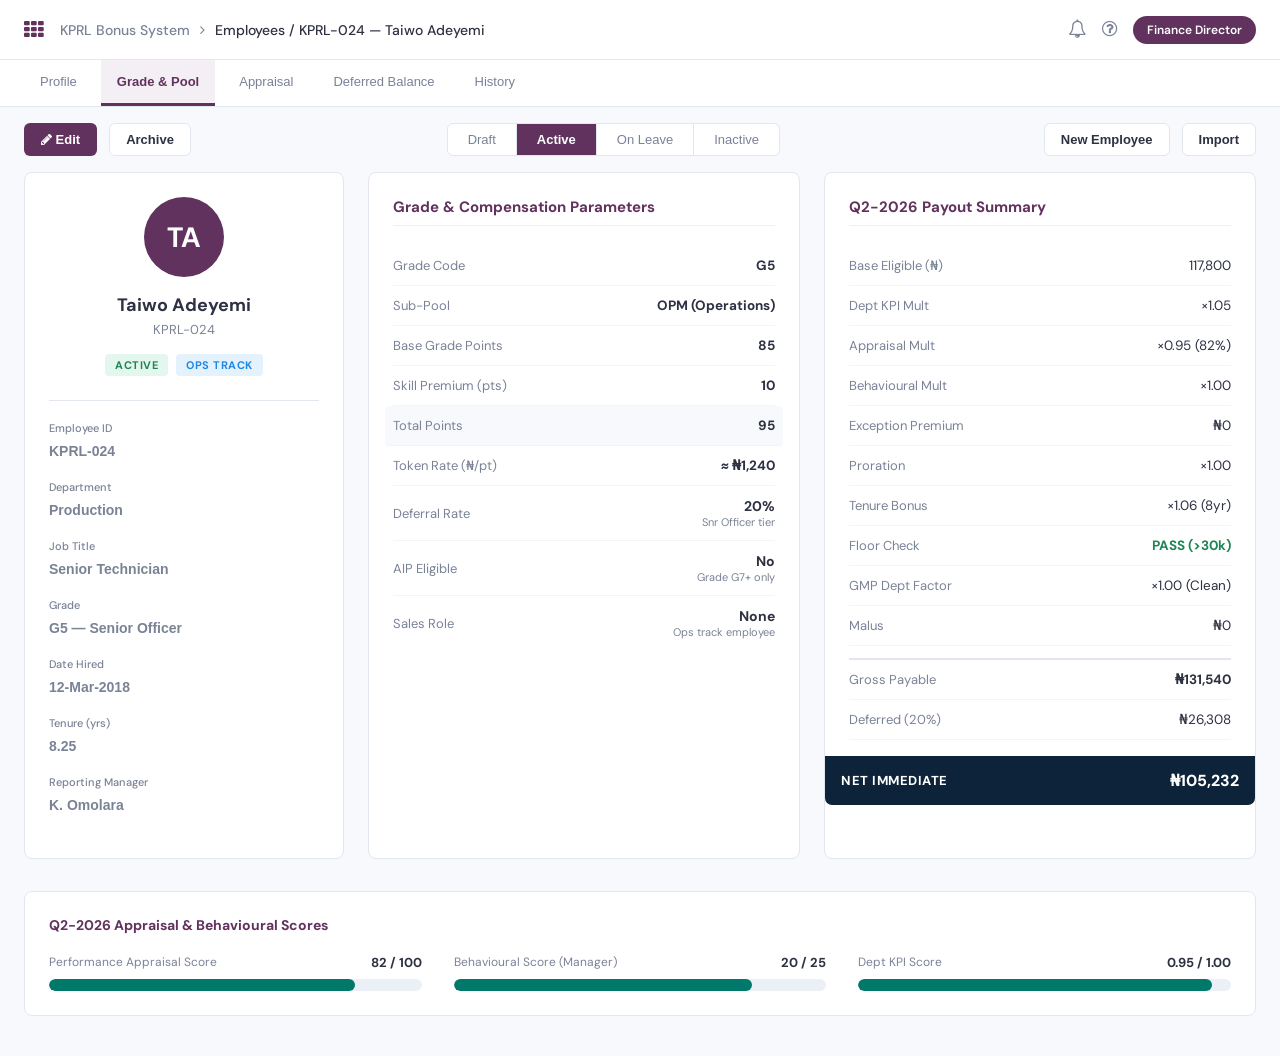
==== single-components/employee-master/index.html @ 2c426d28 "feat(paramas): add parameters configuration page and associated styles/scripts - Created params-conf" ====
<!DOCTYPE html>
<html lang="en">
<head>
    <meta charset="UTF-8">
    <meta name="viewport" content="width=device-width, initial-scale=1.0">
    <title>KPRL Bonus System - Employee Master</title>
    <link href="https://fonts.googleapis.com/css2?family=DM+Sans:wght@300;400;500;600;700;800&display=swap" rel="stylesheet">
    <link rel="stylesheet" href="https://cdnjs.cloudflare.com/ajax/libs/font-awesome/4.7.0/css/font-awesome.min.css">
    <link rel="stylesheet" href="css/employee-master.css">
</head>
<body class="kprl-body">

    <header class="kprl-header">
        <div class="kprl-brand-group">
            <div class="kprl-grid-icon"><i class="fa fa-th"></i></div>
            <span class="kprl-nav-breadcrumbs">
                <span class="kprl-muted">KPRL Bonus System</span>
                <i class="fa fa-angle-right kprl-crumb-sep"></i>
                Employees / KPRL-024 — Taiwo Adeyemi
            </span>
        </div>
        <div class="kprl-user-actions">
            <button class="kprl-icon-btn"><i class="fa fa-bell-o"></i></button>
            <button class="kprl-icon-btn"><i class="fa fa-question-circle-o"></i></button>
            <div class="kprl-role-badge">Finance Director</div>
        </div>
    </header>

    <nav class="kprl-sub-nav">
        <div class="kprl-tabs">
            <button class="kprl-tab-item">Profile</button>
            <button class="kprl-tab-item kprl-active-tab">Grade & Pool</button>
            <button class="kprl-tab-item">Appraisal</button>
            <button class="kprl-tab-item">Deferred Balance</button>
            <button class="kprl-tab-item">History</button>
        </div>
    </nav>

    <section class="kprl-action-bar">
        <div class="kprl-left-actions">
            <button class="kprl-btn kprl-btn-primary"><i class="fa fa-pencil"></i> Edit</button>
            <button class="kprl-btn kprl-btn-secondary">Archive</button>
        </div>
        <div class="kprl-status-filters">
            <button class="kprl-filter-item">Draft</button>
            <button class="kprl-filter-item kprl-active-filter">Active</button>
            <button class="kprl-filter-item">On Leave</button>
            <button class="kprl-filter-item">Inactive</button>
        </div>
        <div class="kprl-right-actions">
            <button class="kprl-btn kprl-btn-outline">New Employee</button>
            <button class="kprl-btn kprl-btn-outline">Import</button>
        </div>
    </section>

    <main class="kprl-dashboard-grid">

        <div class="kprl-card kprl-profile-card">
            <div class="kprl-avatar-wrapper">
                <div class="kprl-avatar">TA</div>
            </div>
            <h2 class="kprl-employee-name">Taiwo Adeyemi</h2>
            <div class="kprl-employee-code">KPRL-024</div>

            <div class="kprl-badge-row">
                <span class="kprl-status-pill kprl-pill-green">ACTIVE</span>
                <span class="kprl-status-pill kprl-pill-blue">OPS TRACK</span>
            </div>

            <hr class="kprl-divider">

            <div class="kprl-info-group">
                <label class="kprl-info-label">Employee ID</label>
                <input type="text" class="kprl-info-value-input" value="KPRL-024" readonly>
            </div>
            <div class="kprl-info-group">
                <label class="kprl-info-label">Department</label>
                <input type="text" class="kprl-info-value-input" value="Production" readonly>
            </div>
            <div class="kprl-info-group">
                <label class="kprl-info-label">Job Title</label>
                <input type="text" class="kprl-info-value-input" value="Senior Technician" readonly>
            </div>
            <div class="kprl-info-group">
                <label class="kprl-info-label">Grade</label>
                <input type="text" class="kprl-info-value-input" value="G5 — Senior Officer" readonly>
            </div>
            <div class="kprl-info-group">
                <label class="kprl-info-label">Date Hired</label>
                <input type="text" class="kprl-info-value-input" value="12-Mar-2018" readonly>
            </div>
            <div class="kprl-info-group">
                <label class="kprl-info-label">Tenure (yrs)</label>
                <input type="text" class="kprl-info-value-input" value="8.25" readonly>
            </div>
            <div class="kprl-info-group">
                <label class="kprl-info-label">Reporting Manager</label>
                <input type="text" class="kprl-info-value-input" value="K. Omolara" readonly>
            </div>
        </div>

        <div class="kprl-card kprl-param-card">
            <h3 class="kprl-card-title">Grade & Compensation Parameters</h3>
            <div class="kprl-table-row">
                <span class="kprl-table-label">Grade Code</span>
                <span class="kprl-table-value kprl-text-bold">G5</span>
            </div>
            <div class="kprl-table-row">
                <span class="kprl-table-label">Sub-Pool</span>
                <span class="kprl-table-value kprl-text-bold">OPM (Operations)</span>
            </div>
            <div class="kprl-table-row">
                <span class="kprl-table-label">Base Grade Points</span>
                <span class="kprl-table-value kprl-text-bold">85</span>
            </div>
            <div class="kprl-table-row">
                <span class="kprl-table-label">Skill Premium (pts)</span>
                <span class="kprl-table-value kprl-text-bold">10</span>
            </div>
            <div class="kprl-table-row kprl-highlight-row">
                <span class="kprl-table-label">Total Points</span>
                <span class="kprl-table-value kprl-text-bold">95</span>
            </div>
            <div class="kprl-table-row">
                <span class="kprl-table-label">Token Rate (₦/pt)</span>
                <span class="kprl-table-value kprl-text-bold">≈ ₦1,240</span>
            </div>
            <div class="kprl-table-row">
                <span class="kprl-table-label">Deferral Rate</span>
                <span class="kprl-table-value-group">
                    <span class="kprl-text-bold">20%</span>
                    <span class="kprl-sub-note">Snr Officer tier</span>
                </span>
            </div>
            <div class="kprl-table-row">
                <span class="kprl-table-label">AIP Eligible</span>
                <span class="kprl-table-value-group">
                    <span class="kprl-text-bold">No</span>
                    <span class="kprl-sub-note">Grade G7+ only</span>
                </span>
            </div>
            <div class="kprl-table-row">
                <span class="kprl-table-label">Sales Role</span>
                <span class="kprl-table-value-group">
                    <span class="kprl-text-bold">None</span>
                    <span class="kprl-sub-note">Ops track employee</span>
                </span>
            </div>
        </div>

        <div class="kprl-card kprl-payout-card">
            <h3 class="kprl-card-title">Q2-2026 Payout Summary</h3>
            <div class="kprl-table-row">
                <span class="kprl-table-label">Base Eligible (₦)</span>
                <span class="kprl-table-value">117,800</span>
            </div>
            <div class="kprl-table-row">
                <span class="kprl-table-label">Dept KPI Mult</span>
                <span class="kprl-table-value">×1.05</span>
            </div>
            <div class="kprl-table-row">
                <span class="kprl-table-label">Appraisal Mult</span>
                <span class="kprl-table-value">×0.95 (82%)</span>
            </div>
            <div class="kprl-table-row">
                <span class="kprl-table-label">Behavioural Mult</span>
                <span class="kprl-table-value">×1.00</span>
            </div>
            <div class="kprl-table-row">
                <span class="kprl-table-label">Exception Premium</span>
                <span class="kprl-table-value">₦0</span>
            </div>
            <div class="kprl-table-row">
                <span class="kprl-table-label">Proration</span>
                <span class="kprl-table-value">×1.00</span>
            </div>
            <div class="kprl-table-row">
                <span class="kprl-table-label">Tenure Bonus</span>
                <span class="kprl-table-value">×1.06 (8yr)</span>
            </div>
            <div class="kprl-table-row">
                <span class="kprl-table-label">Floor Check</span>
                <span class="kprl-table-value kprl-status-pass">PASS (>30k)</span>
            </div>
            <div class="kprl-table-row">
                <span class="kprl-table-label">GMP Dept Factor</span>
                <span class="kprl-table-value">×1.00 (Clean)</span>
            </div>
            <div class="kprl-table-row">
                <span class="kprl-table-label">Malus</span>
                <span class="kprl-table-value">₦0</span>
            </div>
            <div class="kprl-table-row kprl-summary-row-break">
                <span class="kprl-table-label">Gross Payable</span>
                <span class="kprl-table-value kprl-text-bold">₦131,540</span>
            </div>
            <div class="kprl-table-row">
                <span class="kprl-table-label">Deferred (20%)</span>
                <span class="kprl-table-value">₦26,308</span>
            </div>
            <div class="kprl-table-row kprl-net-immediate-row">
                <span class="kprl-table-label">NET IMMEDIATE</span>
                <span class="kprl-table-value">₦105,232</span>
            </div>
        </div>

        <div class="kprl-card kprl-metrics-card">
            <h3 class="kprl-metrics-title">Q2-2026 Appraisal & Behavioural Scores</h3>
            <div class="kprl-progress-grid">

                <div class="kprl-progress-container">
                    <div class="kprl-progress-labels">
                        <span class="kprl-progress-title">Performance Appraisal Score</span>
                        <span class="kprl-progress-score">82 / 100</span>
                    </div>
                    <div class="kprl-progress-bar-bg">
                        <div class="kprl-progress-bar-fill" style="width:82%;"></div>
                    </div>
                </div>

                <div class="kprl-progress-container">
                    <div class="kprl-progress-labels">
                        <span class="kprl-progress-title">Behavioural Score (Manager)</span>
                        <span class="kprl-progress-score">20 / 25</span>
                    </div>
                    <div class="kprl-progress-bar-bg">
                        <div class="kprl-progress-bar-fill" style="width:80%;"></div>
                    </div>
                </div>

                <div class="kprl-progress-container">
                    <div class="kprl-progress-labels">
                        <span class="kprl-progress-title">Dept KPI Score</span>
                        <span class="kprl-progress-score">0.95 / 1.00</span>
                    </div>
                    <div class="kprl-progress-bar-bg">
                        <div class="kprl-progress-bar-fill" style="width:95%;"></div>
                    </div>
                </div>

            </div>
        </div>

    </main>

</body>
</html>
---- single-components/employee-master/css/employee-master.css ----
:root {
    --kprl-primary-brand: #62325E;
    --kprl-primary-light: #F4EFF4;
    --kprl-text-main: #2D3142;
    --kprl-text-muted: #7A8296;
    --kprl-bg-main: #F7F9FC;
    --kprl-bg-card: #FFFFFF;
    --kprl-border-color: #E2E7EE;
    --kprl-pill-green-bg: #E3F7EE;
    --kprl-pill-green-txt: #1E8555;
    --kprl-pill-blue-bg: #E3F2FD;
    --kprl-pill-blue-txt: #1E88E5;
    --kprl-progress-teal: #00796B;
}

* { box-sizing: border-box; margin: 0; padding: 0; }

body.kprl-body {
    font-family: 'DM Sans', sans-serif;
    background-color: var(--kprl-bg-main);
    color: var(--kprl-text-main);
    padding-bottom: 40px;
    font-size: 14px;
}

.kprl-header {
    background-color: var(--kprl-bg-card);
    border-bottom: 1px solid var(--kprl-border-color);
    height: 60px;
    display: flex;
    justify-content: space-between;
    align-items: center;
    padding: 0 24px;
}

.kprl-brand-group { display: flex; align-items: center; gap: 16px; }
.kprl-grid-icon { font-size: 20px; color: var(--kprl-primary-brand); cursor: pointer; }
.kprl-nav-breadcrumbs { font-size: 14px; font-weight: 500; }
.kprl-muted { color: var(--kprl-text-muted); }
.kprl-crumb-sep { margin: 0 6px; color: var(--kprl-text-muted); }
.kprl-user-actions { display: flex; align-items: center; gap: 16px; }
.kprl-icon-btn { background: none; border: none; font-size: 18px; color: var(--kprl-text-muted); cursor: pointer; }
.kprl-role-badge { background-color: var(--kprl-primary-brand); color: #fff; padding: 6px 14px; border-radius: 20px; font-size: 12px; font-weight: 600; }

.kprl-sub-nav { background-color: var(--kprl-bg-card); border-bottom: 1px solid var(--kprl-border-color); padding: 0 24px; }
.kprl-tabs { display: flex; gap: 8px; }
.kprl-tab-item { background: none; border: none; padding: 14px 16px; font-size: 13px; font-weight: 500; color: var(--kprl-text-muted); cursor: pointer; border-bottom: 3px solid transparent; }
.kprl-active-tab { color: var(--kprl-primary-brand); border-bottom-color: var(--kprl-primary-brand); font-weight: 700; background-color: var(--kprl-primary-light); }

.kprl-action-bar { display: flex; justify-content: space-between; align-items: center; padding: 16px 24px; }
.kprl-btn { padding: 8px 16px; border-radius: 6px; font-size: 13px; font-weight: 600; border: 1px solid transparent; transition: all .2s; }
.kprl-btn-primary { background-color: var(--kprl-primary-brand); color: white; }
.kprl-btn-secondary { background-color: #fff; border-color: var(--kprl-border-color); color: var(--kprl-text-main); margin-left: 8px; }
.kprl-btn-outline { background-color: #fff; border-color: var(--kprl-border-color); color: var(--kprl-text-main); margin-left: 8px; }
.kprl-status-filters { display: flex; background-color: #fff; border: 1px solid var(--kprl-border-color); border-radius: 6px; overflow: hidden; }
.kprl-filter-item { background: none; border: none; padding: 8px 20px; font-size: 13px; color: var(--kprl-text-muted); border-right: 1px solid var(--kprl-border-color); }
.kprl-filter-item:last-child { border-right: none; }
.kprl-active-filter { background-color: var(--kprl-primary-brand); color: #fff; font-weight: 600; }

.kprl-dashboard-grid { display: grid; grid-template-columns: 320px 1fr 1fr; gap: 24px; padding: 0 24px; max-width: 1600px; margin: 0 auto; }

.kprl-card { background: var(--kprl-bg-card); border: 1px solid var(--kprl-border-color); border-radius: 8px; padding: 24px; }
.kprl-card:hover { transform: translateY(-2px); box-shadow: 0 8px 24px rgba(98,50,94,.04); }

.kprl-profile-card { display: flex; flex-direction: column; align-items: center; text-align: center; }
.kprl-avatar-wrapper { margin-bottom: 16px; }
.kprl-avatar { width: 80px; height: 80px; background-color: var(--kprl-primary-brand); color: #fff; border-radius: 50%; display: flex; align-items: center; justify-content: center; font-size: 28px; font-weight: 700; }
.kprl-employee-name { font-size: 18px; font-weight: 700; color: var(--kprl-text-main); margin-bottom: 4px; }
.kprl-employee-code { font-size: 13px; color: var(--kprl-text-muted); margin-bottom: 16px; }
.kprl-badge-row { display: flex; gap: 8px; margin-bottom: 24px; }
.kprl-status-pill { font-size: 11px; font-weight: 700; padding: 4px 10px; border-radius: 4px; letter-spacing: .5px; }
.kprl-pill-green { background-color: var(--kprl-pill-green-bg); color: var(--kprl-pill-green-txt); }
.kprl-pill-blue { background-color: var(--kprl-pill-blue-bg); color: var(--kprl-pill-blue-txt); }
.kprl-divider { width: 100%; border: none; border-top: 1px solid var(--kprl-border-color); margin-bottom: 20px; }
.kprl-info-group { width: 100%; display: flex; flex-direction: column; align-items: flex-start; margin-bottom: 14px; }
.kprl-info-label { font-size: 11px; font-weight: 500; color: var(--kprl-text-muted); margin-bottom: 4px; }
.kprl-info-value-input { width: 100%; border: none; border-bottom: 1px solid transparent; padding: 4px 0 6px; font-size: 14px; font-weight: 600; color: var(--kprl-text-main); background: transparent; outline: none; }
.kprl-info-value-input[readonly] { color: var(--kprl-text-muted); }

.kprl-card-title { font-size: 15px; font-weight: 700; color: var(--kprl-primary-brand); margin-bottom: 20px; border-bottom: 1px solid var(--kprl-primary-light); padding-bottom: 8px; }
.kprl-table-row { display: flex; justify-content: space-between; align-items: center; padding: 11px 0; border-bottom: 1px solid #F1F4F9; }
.kprl-table-row:last-child { border-bottom: none; }
.kprl-table-label { color: var(--kprl-text-muted); font-size: 13px; }
.kprl-table-value { color: var(--kprl-text-main); font-size: 13.5px; text-align: right; }
.kprl-text-bold { font-weight: 700; }
.kprl-table-value-group { display: flex; flex-direction: column; align-items: flex-end; }
.kprl-sub-note { font-size: 11px; color: var(--kprl-text-muted); font-weight: 400; }
.kprl-highlight-row { background-color: var(--kprl-bg-main); padding: 11px 8px; margin: 0 -8px; border-radius: 4px; }
.kprl-status-pass { color: var(--kprl-pill-green-txt); font-weight: 700; }
.kprl-summary-row-break { margin-top: 12px; border-top: 2px solid var(--kprl-border-color); }
.kprl-net-immediate-row { background-color: #0D233A; color: #fff; padding: 14px 16px; margin: 16px -24px -24px -24px; border-bottom-left-radius: 7px; border-bottom-right-radius: 7px; }
.kprl-net-immediate-row .kprl-table-label { color: #fff; font-weight: 700; letter-spacing: .5px; }
.kprl-net-immediate-row .kprl-table-value { color: #fff; font-weight: 800; font-size: 16px; }

.kprl-metrics-card { grid-column: 1 / -1; margin-top: 8px; }
.kprl-metrics-title { font-size: 14px; font-weight: 700; color: var(--kprl-primary-brand); margin-bottom: 20px; }
.kprl-progress-grid { display: grid; grid-template-columns: repeat(3, 1fr); gap: 32px; }
.kprl-progress-container { display: flex; flex-direction: column; }
.kprl-progress-labels { display: flex; justify-content: space-between; margin-bottom: 8px; }
.kprl-progress-title { font-size: 12px; color: var(--kprl-text-muted); }
.kprl-progress-score { font-size: 13px; font-weight: 700; color: var(--kprl-text-main); }
.kprl-progress-bar-bg { background-color: #EBF0F6; height: 12px; border-radius: 6px; overflow: hidden; }
.kprl-progress-bar-fill { background-color: var(--kprl-progress-teal); height: 100%; border-radius: 6px; }

/* ==========================================================================
   DYNAMIC SERVER DATA OVERRIDES (Odoo t-field <span> wrapper)
   ========================================================================== */
.kprl-employee-name span {
    font-size: 18px !important;
    font-weight: 700 !important;
    color: var(--kprl-text-main) !important;
    margin-bottom: 4px !important;
}
.kprl-employee-code span {
    font-size: 13px !important;
    color: var(--kprl-text-muted) !important;
    margin-bottom: 16px !important;
}
.kprl-info-value-input span {
    width: 100% !important;
    font-size: 14px !important;
    font-weight: 600 !important;
    color: var(--kprl-text-main) !important;
}
.kprl-table-label span {
    color: var(--kprl-text-muted) !important;
    font-size: 13px !important;
}
.kprl-table-value span {
    color: var(--kprl-text-main) !important;
    font-size: 13.5px !important;
    text-align: right !important;
}
.kprl-sub-note span {
    font-size: 11px !important;
    color: var(--kprl-text-muted) !important;
    font-weight: 400 !important;
}
.kprl-progress-title span {
    font-size: 12px !important;
    color: var(--kprl-text-muted) !important;
}
.kprl-progress-score span {
    font-size: 13px !important;
    font-weight: 700 !important;
    color: var(--kprl-text-main) !important;
}
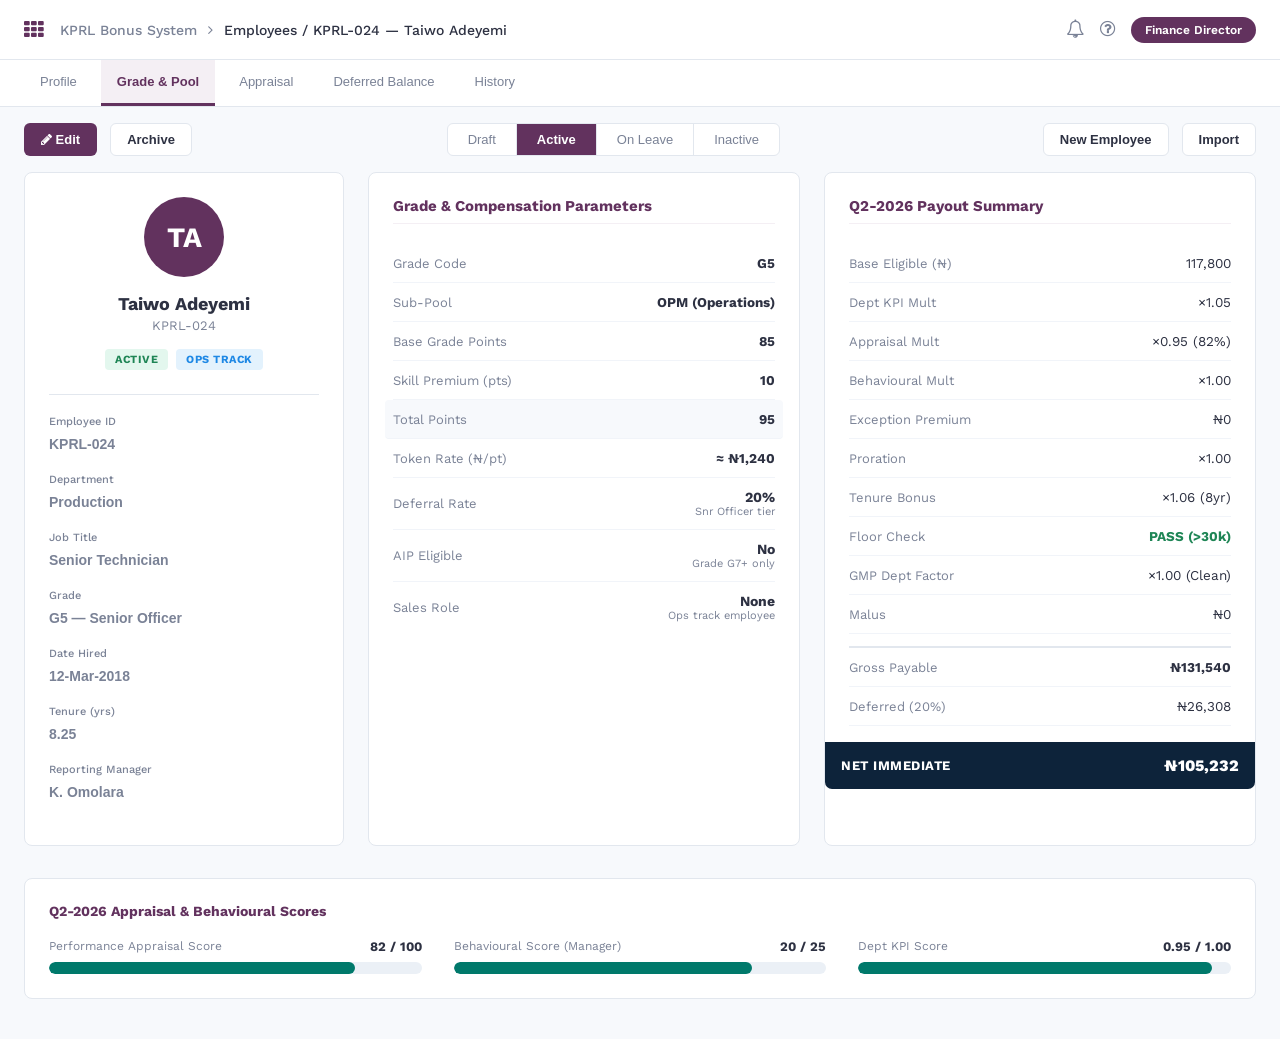
==== commit 44193ee3: "Add views for tenure multipliers, territory payouts, and territories; update font styles across comp" ====
--- a/single-components/employee-master/index.html
+++ b/single-components/employee-master/index.html
@@ -4,7 +4,7 @@
     <meta charset="UTF-8">
     <meta name="viewport" content="width=device-width, initial-scale=1.0">
     <title>KPRL Bonus System - Employee Master</title>
-    <link href="https://fonts.googleapis.com/css2?family=DM+Sans:wght@300;400;500;600;700;800&display=swap" rel="stylesheet">
+    <link href="https://fonts.googleapis.com/css2?family=Work+Sans:wght@300;400;500;600;700;800&display=swap" rel="stylesheet">
     <link rel="stylesheet" href="https://cdnjs.cloudflare.com/ajax/libs/font-awesome/4.7.0/css/font-awesome.min.css">
     <link rel="stylesheet" href="css/employee-master.css">
 </head>
--- a/single-components/employee-master/css/employee-master.css
+++ b/single-components/employee-master/css/employee-master.css
@@ -16,7 +16,7 @@
 * { box-sizing: border-box; margin: 0; padding: 0; }
 
 body.kprl-body {
-    font-family: 'DM Sans', sans-serif;
+    font-family: 'Work Sans', sans-serif;
     background-color: var(--kprl-bg-main);
     color: var(--kprl-text-main);
     padding-bottom: 40px;
